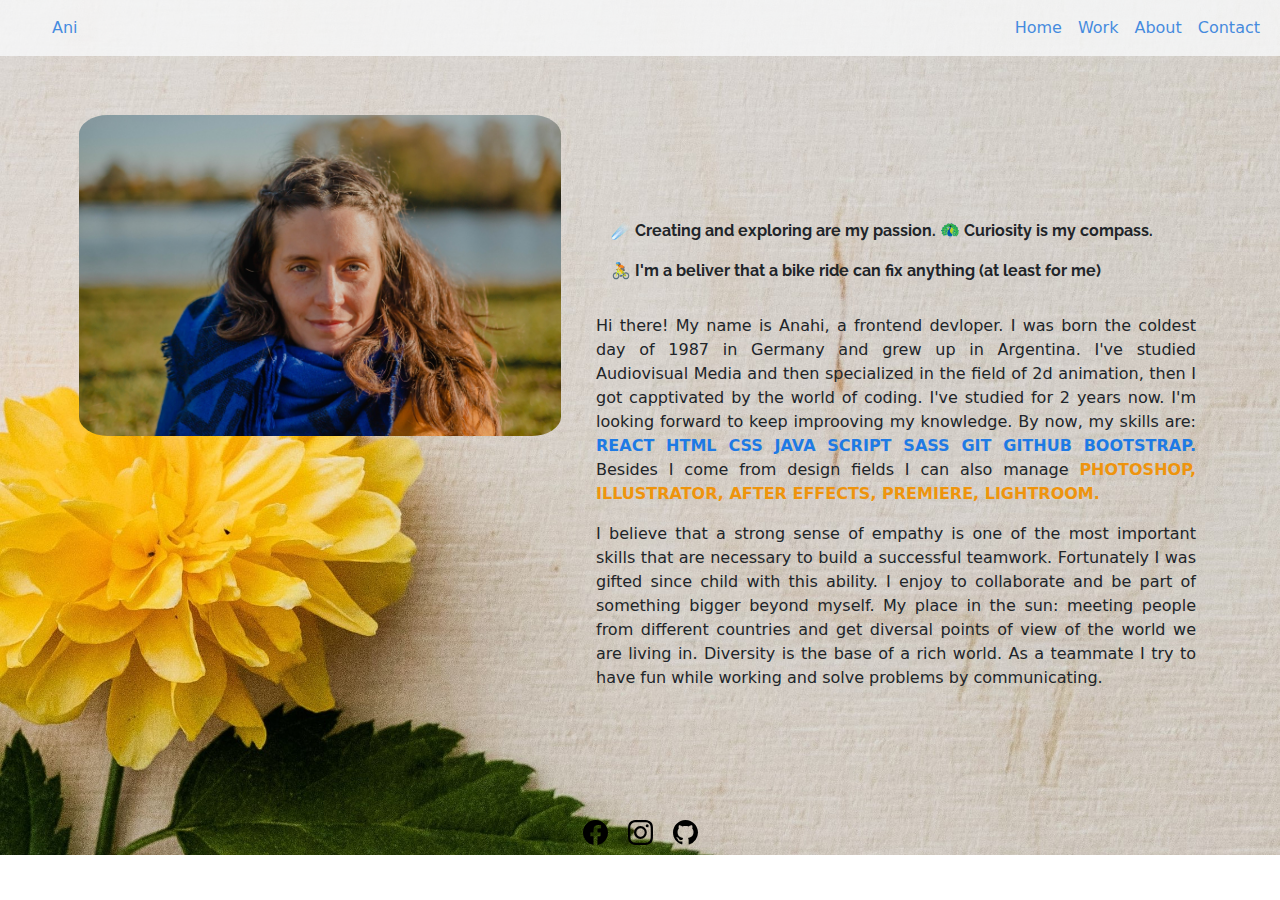
==== pages/about.html @ 9805fcf9 "primer subida portfolio" ====
<!DOCTYPE html>
<html lang="en">
<head>
    <meta charset="UTF-8">
    <meta http-equiv="X-UA-Compatible" content="IE=edge">
    <meta name="viewport" content="width=device-width, initial-scale=1.0">

    <title>Portfolio Ani</title>
    
    <link rel="stylesheet" type="text/css" href="/css/style.css" media="screen" />
    <!-- BS -->
    <link rel="stylesheet" href="https://cdn.jsdelivr.net/npm/bootstrap@5.2.0/dist/css/bootstrap.min.css">
    
</head>

<!-- NAVBAR -->

<div class="main-about">


  <nav class="navbar navbar-expand-lg bg-light fixed-top" id="barra">
    <div class="container-fluid">
      <a class="nav-link active"  id="logoAni" href="index.html">Ani</a>
      
      <button class="navbar-toggler" type="button" data-bs-toggle="collapse" data-bs-target="#navbarNavAltMarkup" aria-controls="navbarNavAltMarkup" aria-expanded="false" aria-label="Toggle navigation">
        <span class="navbar-toggler-icon"></span>
      </button>
      <div class="collapse navbar-collapse justify-content-end" id="navbarNavAltMarkup">
        <div class="navbar-nav">
          <a class="nav-link active" id="navAzul" aria-current="page" href="/index.html">Home</a>
          <a class="nav-link" id="navAzul" href="/pages/work.html">Work</a>
          <a class="nav-link" id="navAzul" href="/pages/about.html">About</a>
          <a class="nav-link" id="navAzul" href="/pages/contact.html">Contact</a>
        </div>
      </div>
    </div>
  </nav>


    <!-- MAIN CONTENT -->


  <section class="aboutMeBox">

      <div class="profileImage">
          <img src="/img/perfilAni.jpg" class="img-fluid " alt="">
      </div>

      
      <div class="aboutMeText">

        <div class="sub-text">
              <p>
                ☄️ Creating and exploring are my passion. 🦚 Curiosity is my compass.
              </p>
              <p>
                🚴 I'm a beliver that a bike ride can fix anything (at least for me)
              </p>
        </div>



        <p>
          Hi there! My name is Anahi, a frontend devloper. I was born the coldest day of 1987 in Germany and grew up in Argentina. I've studied Audiovisual Media and then specialized in the field of 2d animation, then I got capptivated by the world of coding. I've studied for 2 years now. I'm looking forward to keep improoving my knowledge. By now, my skills are: <span class="blueText"> REACT HTML CSS JAVA SCRIPT SASS GIT GITHUB BOOTSTRAP. </span> Besides I come from design fields I can also manage <span class="orangeText"> PHOTOSHOP, ILLUSTRATOR, AFTER EFFECTS, PREMIERE, LIGHTROOM.</span>
        </p>

        <p>
          I believe that a strong sense of empathy is one of the most important skills that are necessary to build a successful teamwork. Fortunately I was gifted since child with this ability. I enjoy to collaborate and be part of something bigger beyond myself.
          My place in the sun: meeting people from different countries and get diversal points of view of the world we are living in. Diversity is the base of a rich world.
          As a teammate I try to have fun while working and solve problems by communicating.
        </p>
      </div>



  </section>

  <!-- FOOTER -->
  <div class="footer">
    <img src="/img/facebook.svg" alt="">
    <img src="/img/instagram.svg" alt="">
    <img src="/img/github.svg" alt="">
  </div>

</div>

<body>

<!-- JS BS -->

<script src="https://cdn.jsdelivr.net/npm/bootstrap@5.1.2/dist/js/bootstrap.bundle.min.js" integrity="sha384-kQtW33rZJAHjgefvhyyzcGF3C5TFyBQBA13V1RKPf4uH+bwyzQxZ6CmMZHmNBEfJ" crossorigin="anonymous"></script>
</body>
</html>
---- css/style.css ----
@import url('https://fonts.googleapis.com/css2?family=Lora:ital,wght@1,500&family=Open+Sans:wght@300&display=swap');

@import url('https://fonts.googleapis.com/css2?family=Raleway:wght@300;300&display=swap');


  @import url('https://fonts.googleapis.com/css2?family=Gelasio:ital,wght@1,500&family=Raleway:wght@200;300&display=swap');



*{
    margin: 0;
    padding: 0;
    
}

body{
    background-color: antiquewhite; 
}

h1 {
    font-family: 'Gelasio', sans-serif;
    color: rgb(29, 30, 32);
    padding: 10px;
    padding-top: 0px;
    padding-bottom: 0px;
    margin-bottom: 0px;
    font-size: 40px;
    font-style: italic;
}

.title-work h2 {
    margin-top: 80px;
    font-family: 'Gelasio', sans-serif;
    text-align: center;
    color: rgb(29, 30, 32);
    font-size: 40px;
    font-style: italic;
    width: 100% ;
}

.logo{
    font-family: 'Raleway', sans-serif;
    color: rgb(30, 122, 228);
    padding-left: 40px;
    font-size: 14px;
}


#logoA{
    width: 80px;
}


#subtitulo{
    font-size: 1rem;
    font-weight: bold;
    padding-top: 10px;
}

h2{
    color: rgb(65, 154, 255);
    font-family: 'Raleway', sans-serif;
    font-size: 1rem;
    padding: 10px;
}

h3{
    font-family: 'Raleway', sans-serif;
    padding-left: 10px;
    padding-bottom: 0px;
}


.sub-text{
    font-family:'Raleway' ;
    font-size: 16px;
    padding: 15px;
    text-align: center;
    font-weight: 700;
}

#barra{
    background-color: aliceblue;
    opacity: 0.8;

}


#navAzul {
    color: rgb(30, 122, 228);
}

#logoAni{

    padding-left: 40px;
    color: rgb(30, 122, 228);
}



/* WORK BOxes */



.work-box{
    width: 100%;
    display: flex;
    flex-direction: column;
    height: auto;
    justify-content: center;
}


.trabajo{
    width: 90%;
    height: auto;
    box-shadow: 2px black;
    margin: 15px;
    box-shadow: rgba(0, 0, 0, 0.3) 0px 3px 7px -3px;
    
   
}

.text{
    display: flex;
    flex-direction: column;
    text-align: center;
    margin-top: 5px;
}
.container {
    position: relative;
    width: 50%;
  }



  .containerAll{
    padding-top: 80px;
    display: flex;
    flex-direction: column;
    align-items: center;
    justify-content: center;
    background-image: url("../img/flor.jpg");
    background-color: antiquewhite; 
    background-position: 100px 50px right 2em bottom 2em;
    background-repeat: no-repeat;
    background-size:auto;
    }
  
  .text {
    width: 100%;
    color: rgb(46, 41, 41);
    font-size: 40px;
    text-align: center;
    padding: 10px;
  }

  .main-work{
    background-image: url("../img/flor.jpg");
    background-repeat: no-repeat;
    background-size:auto;
    background-position: initial;
    padding-top: 0px;
    margin-top: 0px;
    position: absolute;
    
  }


/* CONTACT PAGE */
  .main-contact{
    background-image: url(../img/hojas.jpg);
    background-size: cover;
    background-position: bottom;
    height: auto;
    display: flex;
    flex-direction: column;
    justify-content: center;
    width: 100%;
    padding-top: 80px;
    text-align: center;
  }

  .quote{
    text-align: center;
  }

    .quote h2{
        color: rgb(27, 18, 41);
        font-family: 'Gelasio', sans-serif;
        text-align: center;
        padding: 10px 10px 0px 10px;
    }

    .quote cite{
        font-weight: bold;
    }




/* FOOTER */
.footer{
    display: flex;
    justify-content: center;
    margin-top: 10px;
    align-items:center ;
}

    .footer img{
        width: 45px;
        padding: 10px;
    }

/*social media index page*/

    .social-media{
        display: flex;
        justify-content: center;
        margin-top: 10px;
        align-items:center ;

    }
        .social-media img{
            width: 45px;
            padding: 10px;
        }

    

/* ABOUT ME PAGE */

.profileImage{
    padding: 15px;
}

    .profileImage img{
        margin-top: 80px;
        border-radius:6%;
    }

    .aboutMeText{
        padding: 20px;
        text-align: center;
    }

.aboutMeBox{
    display: flex;
    flex-direction: column;
    justify-content: center;

}

.main-about{
    
    background-image: url(/img/florAmarilla2.jpg);
    background-size: cover;
    background-position: top;
}

.mySkills{
    display: flex;
    justify-content: center;
    align-items: center;
    background-color: rgb(30, 122, 228);
    border-radius:6%;
    padding: 15px;
    margin: 15px;
}
    .mySkills img{
       background-color: rgb(30, 122, 228);
    }


.blueText{
    color: rgb(30, 122, 228);
    font-weight: 600;
}

.orangeText{
    color: rgb(238, 148, 13);
    font-weight: 600;
}

.boxSkills{
    
    display: flex;
    flex-wrap: wrap;
    justify-content: center;
    align-content: center;
}

    .boxSkills img{
        padding: 10px;
        width: 50px;
    }

figcaption{
    color: white;
    text-align:inherit;
    
}










/* MEDIA QUERIES */

@media (min-width: 768px){

    .navbar .navbar-nav .nav-link:hover{
        background-color: rgb(109, 233, 233);
    }
    
    .navbar{
        padding: 0;
    }
    
    .navbar .navbar-nav .nav-link{
        padding: 1em;
    }

    #barra{
        padding: 0px;
        background-color: aliceblue;
        opacity: 0.8;
    
    }
    


    .containerAll{
                display: flex;
                flex-direction: row;
                align-items: center;
                justify-content: center;
                background-image: url("../img/flor.jpg");
                background-color: antiquewhite; 
                height: auto;
                background-position: left;
                background-repeat: no-repeat;
                background-size:auto;
                }



    .profileImage{
        width: 40%;
    }

    .text{
        width: 100%;
        display:flex;
        text-align: left;
        height: 900px;
        align-content:center;
        justify-content: center;
        padding-left: 50px;
    
    }

    #titulo{
        font-size: 7rem;
        margin-bottom: 0px;
        padding-bottom: 0px;
    }
    
    #subtitulo{
        font-size: 1.6rem;
    }

    .sub-text{
        text-align: start;
    }


    .aboutMeBox{
        display: flex;
        flex-direction: row;
        padding-top: 20px;
        height: 800px;
    }

    .aboutMeText{
        padding-top: 110px;
        width: 50%;
        align-content: center;
        text-align: justify;

    }


    .work-content{
        margin-top: 0px;
        padding-top: 0px;
    }

    .title-work h2{
        padding-top: 60px;
    }


    .work-box{
        display: flex;
        flex-direction: row;
        padding: 0px 0px 0px 0px;

    }

    .quote{
        margin-left: 50px;
        width: 45%;
      }

      .quote h2{
        margin: 0px;
      }

      cite{
        text-align: right;
        margin-left: 200px;
    }

    .main-contact {
        height: 600px;
        
    }


        .main-contact p{
            margin-top: 50px;
            margin-bottom: 0px;
            font-family: 'Raleway', sans-serif;
            font-style: italic;
        }



    .social-media{
        display: flex;
        justify-content: left;
        margin-top: 10px;
        align-items:center ;

    }




}
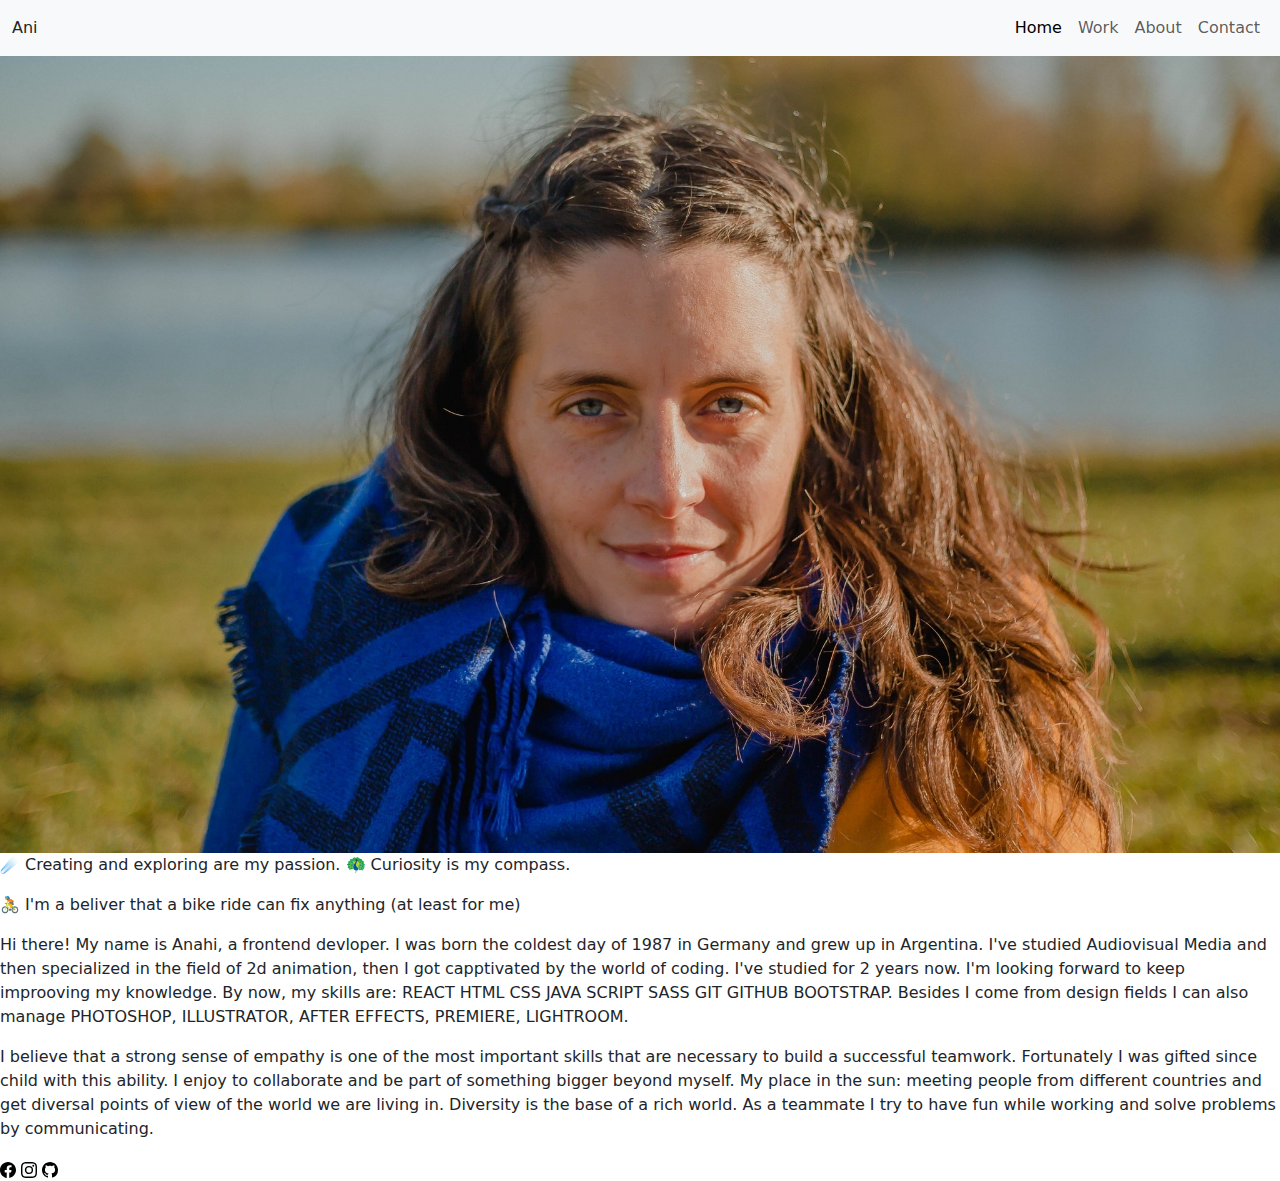
==== commit 1f96ef2d: "subir" ====
--- a/pages/about.html
+++ b/pages/about.html
@@ -7,7 +7,9 @@
 
     <title>Portfolio Ani</title>
     
-    <link rel="stylesheet" type="text/css" href="/css/style.css" media="screen" />
+    <link rel="stylesheet" type="text/css" href="./css/style.css" media="screen" />
+
+    
     <!-- BS -->
     <link rel="stylesheet" href="https://cdn.jsdelivr.net/npm/bootstrap@5.2.0/dist/css/bootstrap.min.css">
     
@@ -20,17 +22,17 @@
 
   <nav class="navbar navbar-expand-lg bg-light fixed-top" id="barra">
     <div class="container-fluid">
-      <a class="nav-link active"  id="logoAni" href="index.html">Ani</a>
+      <a class="nav-link active"  id="logoAni" href="../index.html">Ani</a>
       
       <button class="navbar-toggler" type="button" data-bs-toggle="collapse" data-bs-target="#navbarNavAltMarkup" aria-controls="navbarNavAltMarkup" aria-expanded="false" aria-label="Toggle navigation">
         <span class="navbar-toggler-icon"></span>
       </button>
       <div class="collapse navbar-collapse justify-content-end" id="navbarNavAltMarkup">
         <div class="navbar-nav">
-          <a class="nav-link active" id="navAzul" aria-current="page" href="/index.html">Home</a>
-          <a class="nav-link" id="navAzul" href="/pages/work.html">Work</a>
-          <a class="nav-link" id="navAzul" href="/pages/about.html">About</a>
-          <a class="nav-link" id="navAzul" href="/pages/contact.html">Contact</a>
+          <a class="nav-link active" id="navAzul" aria-current="page" href="../index.html">Home</a>
+          <a class="nav-link" id="navAzul" href="work.html">Work</a>
+          <a class="nav-link" id="navAzul" href="about.html">About</a>
+          <a class="nav-link" id="navAzul" href="contact.html">Contact</a>
         </div>
       </div>
     </div>
@@ -43,7 +45,7 @@
   <section class="aboutMeBox">
 
       <div class="profileImage">
-          <img src="/img/perfilAni.jpg" class="img-fluid " alt="">
+          <img src="../img/perfilAni.jpg" class="img-fluid " alt="">
       </div>
 
       
@@ -77,9 +79,9 @@
 
   <!-- FOOTER -->
   <div class="footer">
-    <img src="/img/facebook.svg" alt="">
-    <img src="/img/instagram.svg" alt="">
-    <img src="/img/github.svg" alt="">
+    <img src="../img/facebook.svg" alt="">
+    <img src="../img/instagram.svg" alt="">
+    <img src="../img/github.svg" alt="">
   </div>
 
 </div>
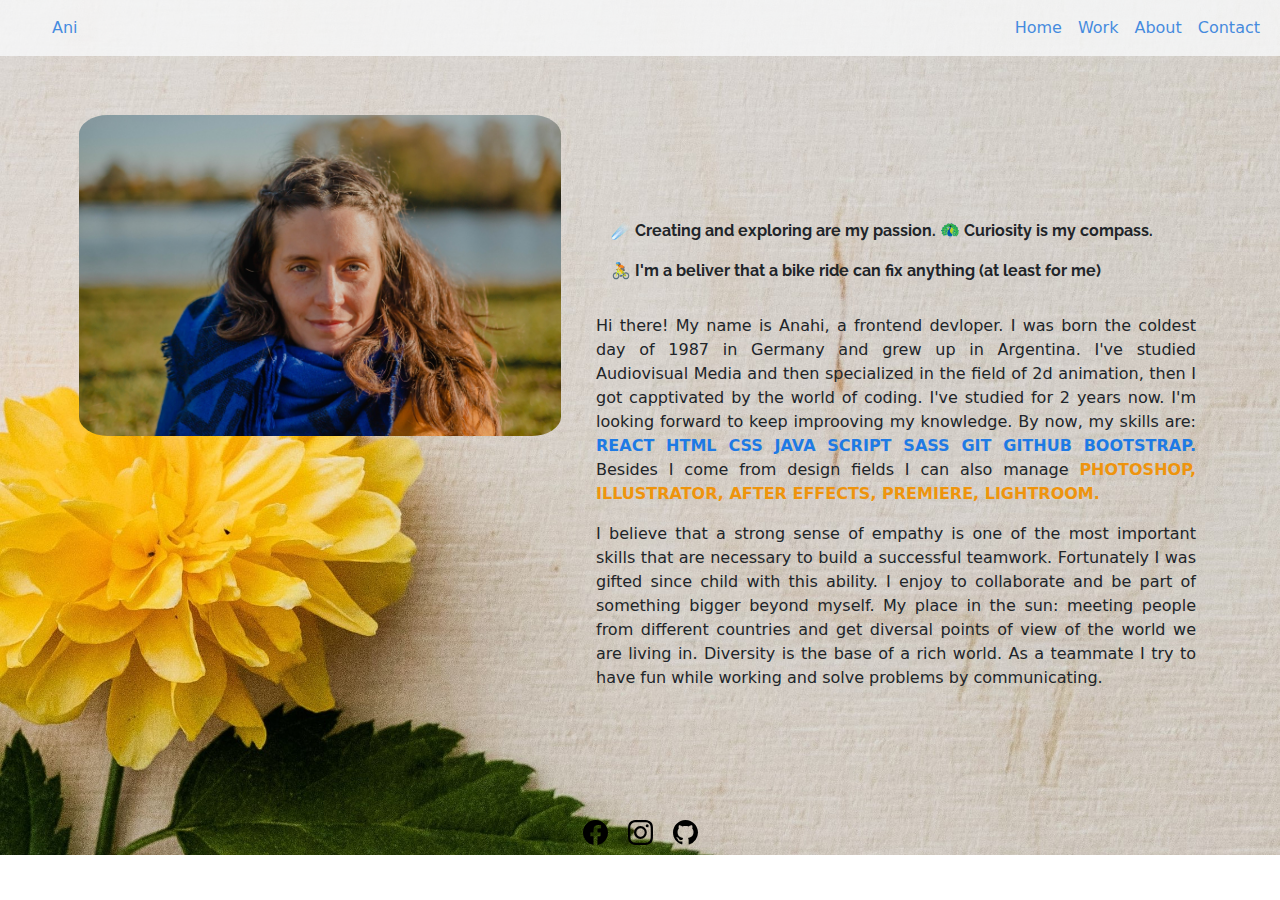
==== commit c87e2b41: "estilios" ====
--- a/pages/about.html
+++ b/pages/about.html
@@ -7,7 +7,7 @@
 
     <title>Portfolio Ani</title>
     
-    <link rel="stylesheet" type="text/css" href="./css/style.css" media="screen" />
+    <link rel="stylesheet" type="text/css" href="../css/style.css" media="screen" />
 
     
     <!-- BS -->
--- a/css/style.css
+++ b/css/style.css
@@ -0,0 +1,450 @@
+@import url('https://fonts.googleapis.com/css2?family=Lora:ital,wght@1,500&family=Open+Sans:wght@300&display=swap');
+
+@import url('https://fonts.googleapis.com/css2?family=Raleway:wght@300;300&display=swap');
+
+
+@import url('https://fonts.googleapis.com/css2?family=Gelasio:ital,wght@1,500&family=Raleway:wght@200;300&display=swap');
+
+
+
+*{
+    margin: 0;
+    padding: 0;
+    
+}
+
+body{
+    background-color: antiquewhite; 
+}
+
+h1 {
+    font-family: 'Gelasio', sans-serif;
+    color: rgb(29, 30, 32);
+    padding: 10px;
+    padding-top: 0px;
+    padding-bottom: 0px;
+    margin-bottom: 0px;
+    font-size: 40px;
+    font-style: italic;
+}
+
+.title-work h2 {
+    margin-top: 80px;
+    font-family: 'Gelasio', sans-serif;
+    text-align: center;
+    color: rgb(29, 30, 32);
+    font-size: 40px;
+    font-style: italic;
+    width: 100% ;
+}
+
+.logo{
+    font-family: 'Raleway', sans-serif;
+    color: rgb(30, 122, 228);
+    padding-left: 40px;
+    font-size: 14px;
+}
+
+
+#logoA{
+    width: 80px;
+}
+
+
+#subtitulo{
+    font-size: 1rem;
+    font-weight: bold;
+    padding-top: 10px;
+}
+
+h2{
+    color: rgb(65, 154, 255);
+    font-family: 'Raleway', sans-serif;
+    font-size: 1rem;
+    padding: 10px;
+}
+
+h3{
+    font-family: 'Raleway', sans-serif;
+    padding-left: 10px;
+    padding-bottom: 0px;
+}
+
+
+.sub-text{
+    font-family:'Raleway' ;
+    font-size: 16px;
+    padding: 15px;
+    text-align: center;
+    font-weight: 700;
+}
+
+#barra{
+    background-color: aliceblue;
+    opacity: 0.8;
+
+}
+
+
+#navAzul {
+    color: rgb(30, 122, 228);
+}
+
+#logoAni{
+
+    padding-left: 40px;
+    color: rgb(30, 122, 228);
+}
+
+
+
+/* WORK BOxes */
+
+
+
+.work-box{
+    width: 100%;
+    display: flex;
+    flex-direction: column;
+    height: auto;
+    justify-content: center;
+}
+
+
+.trabajo{
+    width: 90%;
+    height: auto;
+    box-shadow: 2px black;
+    margin: 15px;
+    box-shadow: rgba(0, 0, 0, 0.3) 0px 3px 7px -3px;
+    
+   
+}
+
+.text{
+    display: flex;
+    flex-direction: column;
+    text-align: center;
+    margin-top: 5px;
+}
+.container {
+    position: relative;
+    width: 50%;
+  }
+
+
+
+  .containerAll{
+    padding-top: 80px;
+    display: flex;
+    flex-direction: column;
+    align-items: center;
+    justify-content: center;
+    background-image: url("../img/flor.jpg");
+    background-color: antiquewhite; 
+    background-position: 100px 50px right 2em bottom 2em;
+    background-repeat: no-repeat;
+    background-size:auto;
+    }
+  
+    .text {
+    width: 100%;
+    color: rgb(46, 41, 41);
+    font-size: 40px;
+    text-align: center;
+    padding: 10px;
+    }
+
+    .main-work{
+    background-image: url("../img/flor.jpg");
+    background-repeat: no-repeat;
+    background-size:auto;
+    background-position: initial;
+    padding-top: 0px;
+    margin-top: 0px;
+    position: absolute;
+    
+    }
+
+
+/* CONTACT PAGE */
+    .main-contact{
+    background-image: url(../img/hojas.jpg);
+    background-size: cover;
+    background-position: bottom;
+    height: auto;
+    display: flex;
+    flex-direction: column;
+    justify-content: center;
+    width: 100%;
+    padding-top: 80px;
+    text-align: center;
+    }
+
+    .quote{
+    text-align: center;
+    }
+
+    .quote h2{
+        color: rgb(27, 18, 41);
+        font-family: 'Gelasio', sans-serif;
+        text-align: center;
+        padding: 10px 10px 0px 10px;
+    }
+
+    .quote cite{
+        font-weight: bold;
+    }
+
+
+
+
+/* FOOTER */
+.footer{
+    display: flex;
+    justify-content: center;
+    margin-top: 10px;
+    align-items:center ;
+}
+
+    .footer img{
+        width: 45px;
+        padding: 10px;
+    }
+
+/*social media index page*/
+
+    .social-media{
+        display: flex;
+        justify-content: center;
+        margin-top: 10px;
+        align-items:center ;
+
+    }
+        .social-media img{
+            width: 45px;
+            padding: 10px;
+        }
+
+    
+
+/* ABOUT ME PAGE */
+
+.profileImage{
+    padding: 15px;
+}
+
+    .profileImage img{
+        margin-top: 80px;
+        border-radius:6%;
+    }
+
+    .aboutMeText{
+        padding: 20px;
+        text-align: center;
+    }
+
+.aboutMeBox{
+    display: flex;
+    flex-direction: column;
+    justify-content: center;
+
+}
+
+.main-about{
+    
+    background-image: url(/img/florAmarilla2.jpg);
+    background-size: cover;
+    background-position: top;
+}
+
+.mySkills{
+    display: flex;
+    justify-content: center;
+    align-items: center;
+    background-color: rgb(30, 122, 228);
+    border-radius:6%;
+    padding: 15px;
+    margin: 15px;
+}
+    .mySkills img{
+       background-color: rgb(30, 122, 228);
+    }
+
+
+.blueText{
+    color: rgb(30, 122, 228);
+    font-weight: 600;
+}
+
+.orangeText{
+    color: rgb(238, 148, 13);
+    font-weight: 600;
+}
+
+.boxSkills{
+    
+    display: flex;
+    flex-wrap: wrap;
+    justify-content: center;
+    align-content: center;
+}
+
+    .boxSkills img{
+        padding: 10px;
+        width: 50px;
+    }
+
+figcaption{
+    color: white;
+    text-align:inherit;
+    
+}
+
+
+
+
+/* MEDIA QUERIES */
+
+@media (min-width: 768px){
+
+    .navbar .navbar-nav .nav-link:hover{
+        background-color: rgb(109, 233, 233);
+    }
+    
+    .navbar{
+        padding: 0;
+    }
+    
+    .navbar .navbar-nav .nav-link{
+        padding: 1em;
+    }
+
+    #barra{
+        padding: 0px;
+        background-color: aliceblue;
+        opacity: 0.8;
+    
+    }
+    
+
+
+    .containerAll{
+                display: flex;
+                flex-direction: row;
+                align-items: center;
+                justify-content: center;
+                background-image: url("../img/flor.jpg");
+                background-color: antiquewhite; 
+                height: auto;
+                background-position: left;
+                background-repeat: no-repeat;
+                background-size:auto;
+                }
+
+
+
+    .profileImage{
+        width: 40%;
+    }
+
+    .text{
+        width: 100%;
+        display:flex;
+        text-align: left;
+        height: 900px;
+        align-content:center;
+        justify-content: center;
+        padding-left: 50px;
+    
+    }
+
+    #titulo{
+        font-size: 7rem;
+        margin-bottom: 0px;
+        padding-bottom: 0px;
+    }
+    
+    #subtitulo{
+        font-size: 1.6rem;
+    }
+
+    .sub-text{
+        text-align: start;
+    }
+
+
+    .aboutMeBox{
+        display: flex;
+        flex-direction: row;
+        padding-top: 20px;
+        height: 800px;
+    }
+
+    .aboutMeText{
+        padding-top: 110px;
+        width: 50%;
+        align-content: center;
+        text-align: justify;
+
+    }
+
+
+    .work-content{
+        margin-top: 0px;
+        padding-top: 0px;
+    }
+
+    .title-work h2{
+        padding-top: 60px;
+    }
+
+
+    .work-box{
+        display: flex;
+        flex-direction: row;
+        padding: 0px 0px 0px 0px;
+
+    }
+
+    .quote{
+        margin-left: 50px;
+        width: 45%;
+    }
+
+    .quote h2{
+        margin: 0px;
+    }
+
+    cite{
+        text-align: right;
+        margin-left: 200px;
+    }
+
+    .main-contact {
+        height: 600px;
+        
+    }
+
+
+        .main-contact p{
+            margin-top: 50px;
+            margin-bottom: 0px;
+            font-family: 'Raleway', sans-serif;
+            font-style: italic;
+        }
+
+
+
+    .social-media{
+        display: flex;
+        justify-content: left;
+        margin-top: 10px;
+        align-items:center ;
+
+    }
+
+
+
+
+}
